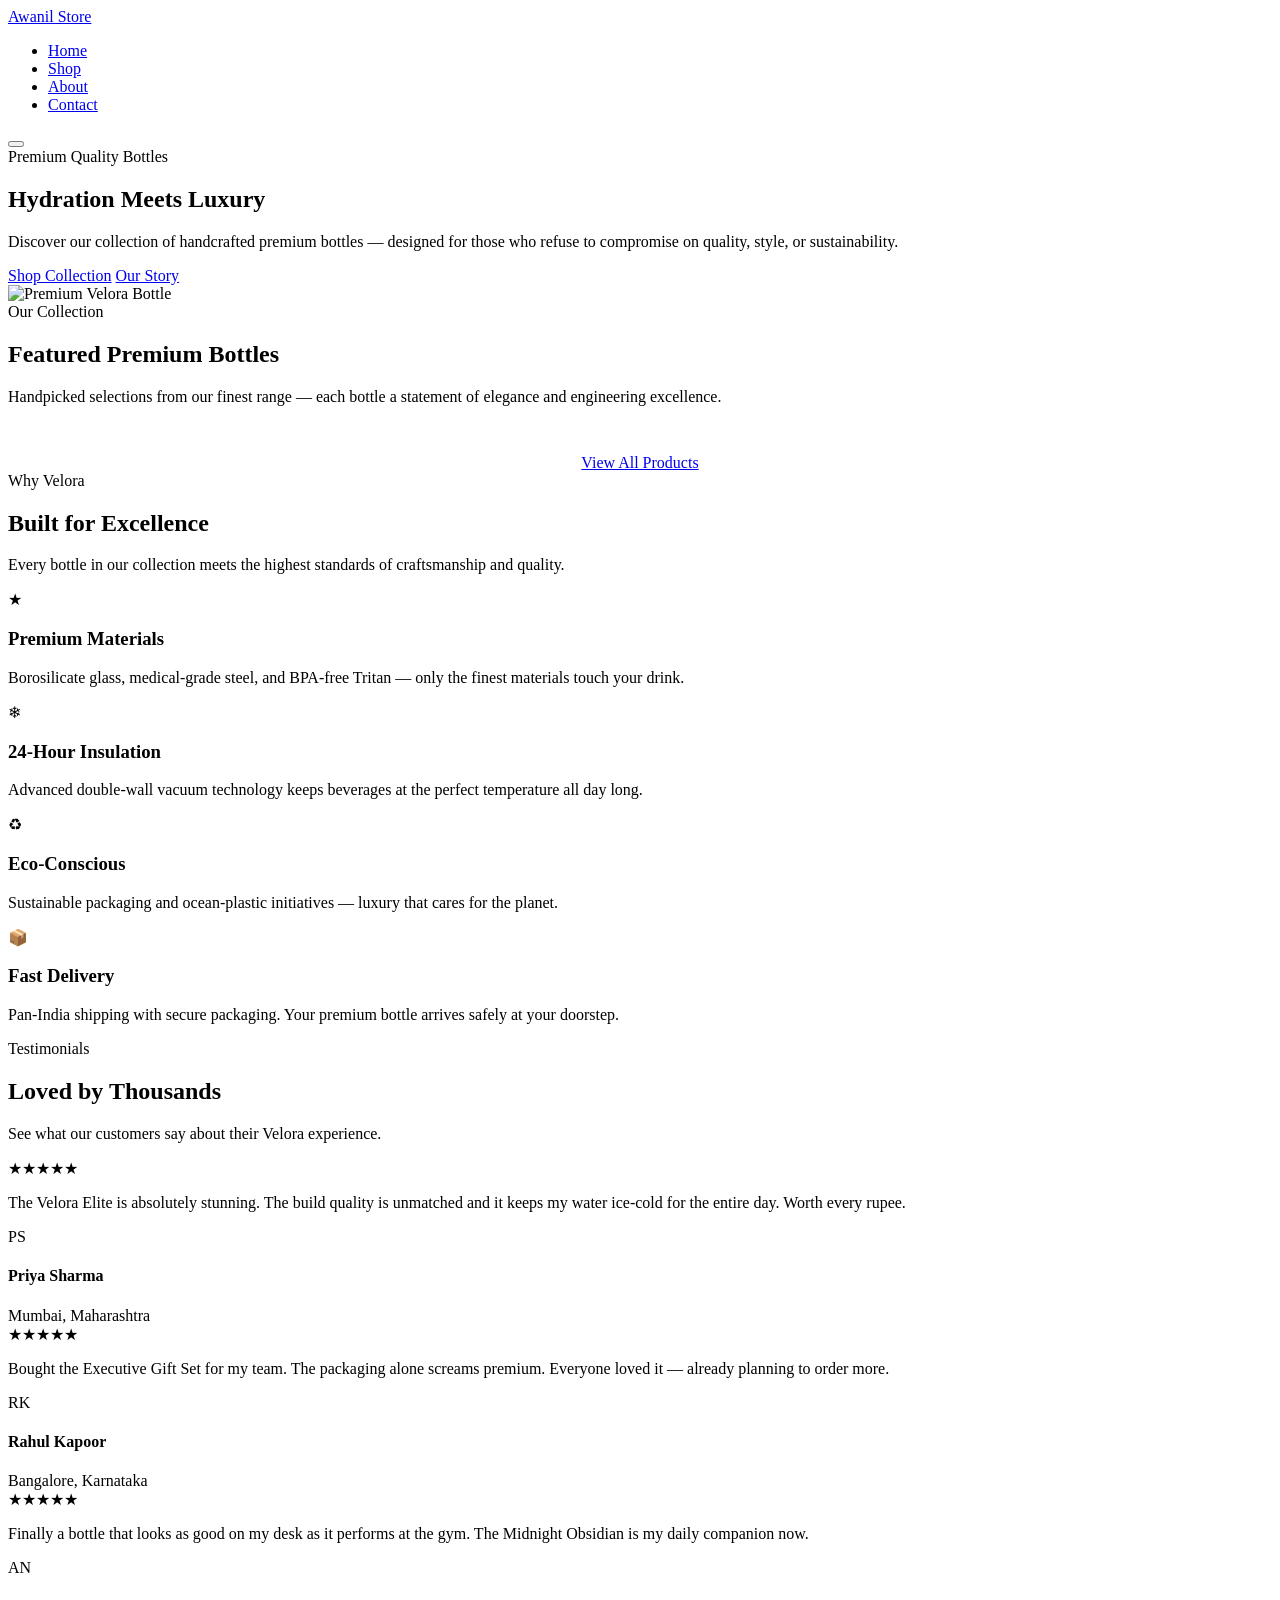
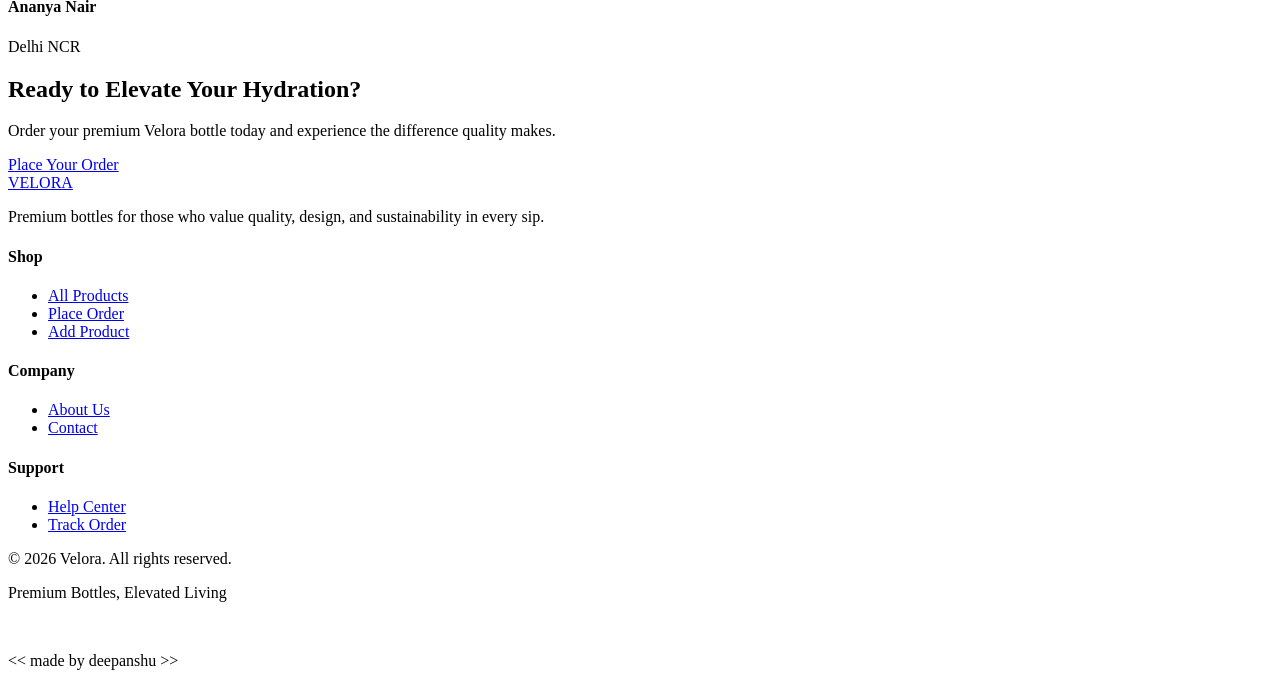
==== index.html @ 5a60d888 "Add files via upload" ====
<!DOCTYPE html>
<html lang="en">
<head>
  <meta charset="UTF-8">
  <meta name="viewport" content="width=device-width, initial-scale=1.0">
  <meta name="description" content="Velora — Premium bottles crafted for quality, style, and everyday luxury.">
  <title>Velora — Premium Bottles</title>
  <link rel="stylesheet" href="css/style.css">
</head>
<body>

  <!-- Navigation -->
  <nav class="navbar">
    <div class="container nav-inner">
      <a href="index.html" class="logo">Awanil Store</a>
      <ul class="nav-links">
        <li><a href="index.html">Home</a></li>
        <li><a href="products.html">Shop</a></li>
        <li><a href="about.html">About</a></li>
        <li><a href="contact.html">Contact</a></li>
        <!-- <li><a href="order.html">Order</a></li>
        <li><a href="add-product.html">Add Product</a></li> -->
      </ul>
      <button class="nav-toggle" aria-label="Toggle menu">
        <span></span><span></span><span></span>
      </button>
    </div>
  </nav>

  <!-- Section 1: Hero with 3D Bottle -->
  <section class="hero">
    <div class="hero-bg"></div>
    <div class="container hero-grid">
      <div class="hero-content">
        <span class="hero-badge">Premium Quality Bottles</span>
        <h1>Hydration Meets <span>Luxury</span></h1>
        <p>Discover our collection of handcrafted premium bottles — designed for those who refuse to compromise on quality, style, or sustainability.</p>
        <div class="hero-buttons">
          <a href="products.html" class="btn btn-primary">Shop Collection</a>
          <a href="about.html" class="btn btn-outline">Our Story</a>
        </div>
      </div>
      <div class="hero-3d">
        <div class="bottle-showcase">
          <div class="bottle-glow"></div>
          <div class="bottle-ring"></div>
          <div class="bottle-ring"></div>
          <div class="bottle-showcase-inner">
            <img src="e_commerce_img/main_img.png" alt="Premium Velora Bottle" class="bottle-image">
          </div>
        </div>
      </div>
    </div>
  </section>

  <!-- Section 2: Featured Products -->
  <section id="featured">
    <div class="container">
      <div class="section-header reveal">
        <span class="section-label">Our Collection</span>
        <h2>Featured Premium Bottles</h2>
        <p>Handpicked selections from our finest range — each bottle a statement of elegance and engineering excellence.</p>
      </div>
      <div class="products-grid" id="featured-products">
        <!-- Loaded by JavaScript -->
      </div>
      <div style="text-align: center; margin-top: 48px;" class="reveal">
        <a href="products.html" class="btn btn-outline">View All Products</a>
      </div>
    </div>
  </section>

  <!-- Section 3: Why Choose Us -->
  <section id="features" style="background: var(--bg-card);">
    <div class="container">
      <div class="section-header reveal">
        <span class="section-label">Why Velora</span>
        <h2>Built for Excellence</h2>
        <p>Every bottle in our collection meets the highest standards of craftsmanship and quality.</p>
      </div>
      <div class="features-grid">
        <div class="feature-card reveal">
          <div class="feature-icon">&#9733;</div>
          <h3>Premium Materials</h3>
          <p>Borosilicate glass, medical-grade steel, and BPA-free Tritan — only the finest materials touch your drink.</p>
        </div>
        <div class="feature-card reveal">
          <div class="feature-icon">&#10052;</div>
          <h3>24-Hour Insulation</h3>
          <p>Advanced double-wall vacuum technology keeps beverages at the perfect temperature all day long.</p>
        </div>
        <div class="feature-card reveal">
          <div class="feature-icon">&#9851;</div>
          <h3>Eco-Conscious</h3>
          <p>Sustainable packaging and ocean-plastic initiatives — luxury that cares for the planet.</p>
        </div>
        <div class="feature-card reveal">
          <div class="feature-icon">&#128230;</div>
          <h3>Fast Delivery</h3>
          <p>Pan-India shipping with secure packaging. Your premium bottle arrives safely at your doorstep.</p>
        </div>
      </div>
    </div>
  </section>

  <!-- Section 4: Testimonials -->
  <section id="testimonials">
    <div class="container">
      <div class="section-header reveal">
        <span class="section-label">Testimonials</span>
        <h2>Loved by Thousands</h2>
        <p>See what our customers say about their Velora experience.</p>
      </div>
      <div class="testimonials-slider">
        <div class="testimonial-card reveal">
          <div class="stars">&#9733;&#9733;&#9733;&#9733;&#9733;</div>
          <p class="testimonial-text">The Velora Elite is absolutely stunning. The build quality is unmatched and it keeps my water ice-cold for the entire day. Worth every rupee.</p>
          <div class="testimonial-author">
            <div class="author-avatar">PS</div>
            <div class="author-info">
              <h4>Priya Sharma</h4>
              <span>Mumbai, Maharashtra</span>
            </div>
          </div>
        </div>
        <div class="testimonial-card reveal">
          <div class="stars">&#9733;&#9733;&#9733;&#9733;&#9733;</div>
          <p class="testimonial-text">Bought the Executive Gift Set for my team. The packaging alone screams premium. Everyone loved it — already planning to order more.</p>
          <div class="testimonial-author">
            <div class="author-avatar">RK</div>
            <div class="author-info">
              <h4>Rahul Kapoor</h4>
              <span>Bangalore, Karnataka</span>
            </div>
          </div>
        </div>
        <div class="testimonial-card reveal">
          <div class="stars">&#9733;&#9733;&#9733;&#9733;&#9733;</div>
          <p class="testimonial-text">Finally a bottle that looks as good on my desk as it performs at the gym. The Midnight Obsidian is my daily companion now.</p>
          <div class="testimonial-author">
            <div class="author-avatar">AN</div>
            <div class="author-info">
              <h4>Ananya Nair</h4>
              <span>Delhi NCR</span>
            </div>
          </div>
        </div>
      </div>
    </div>
  </section>

  <!-- CTA -->
  <section class="cta-section">
    <div class="container reveal">
      <h2>Ready to Elevate Your Hydration?</h2>
      <p>Order your premium Velora bottle today and experience the difference quality makes.</p>
      <a href="order.html" class="btn btn-primary">Place Your Order</a>
    </div>
  </section>

  <!-- Footer -->
  <footer class="footer">
    <div class="container">
      <div class="footer-grid">
        <div class="footer-brand">
          <a href="index.html" class="logo">VELORA</a>
          <p>Premium bottles for those who value quality, design, and sustainability in every sip.</p>
        </div>
        <div class="footer-col">
          <h4>Shop</h4>
          <ul>
            <li><a href="products.html">All Products</a></li>
            <li><a href="order.html">Place Order</a></li>
            <li><a href="add-product.html">Add Product</a></li>
          </ul>
        </div>
        <div class="footer-col">
          <h4>Company</h4>
          <ul>
            <li><a href="about.html">About Us</a></li>
            <li><a href="contact.html">Contact</a></li>
          </ul>
        </div>
        <div class="footer-col">
          <h4>Support</h4>
          <ul>
            <li><a href="contact.html">Help Center</a></li>
            <li><a href="order.html">Track Order</a></li>
          </ul>
        </div>
      </div>
      <div class="footer-bottom">
        <p>&copy; 2026 Velora. All rights reserved.</p>
        <p>Premium Bottles, Elevated Living</p>
        <br>
        <p><< made by deepanshu >></p>
      </div>
    </div>
  </footer>

  <script src="js/config.js"></script>
  <script src="js/products.js"></script>
  <script src="js/main.js"></script>
  <script>
    document.addEventListener('DOMContentLoaded', () => {
      const container = document.getElementById('featured-products');
      renderProductsGrid(container, getFeaturedProducts(4));
    });
  </script>
</body>
</html>
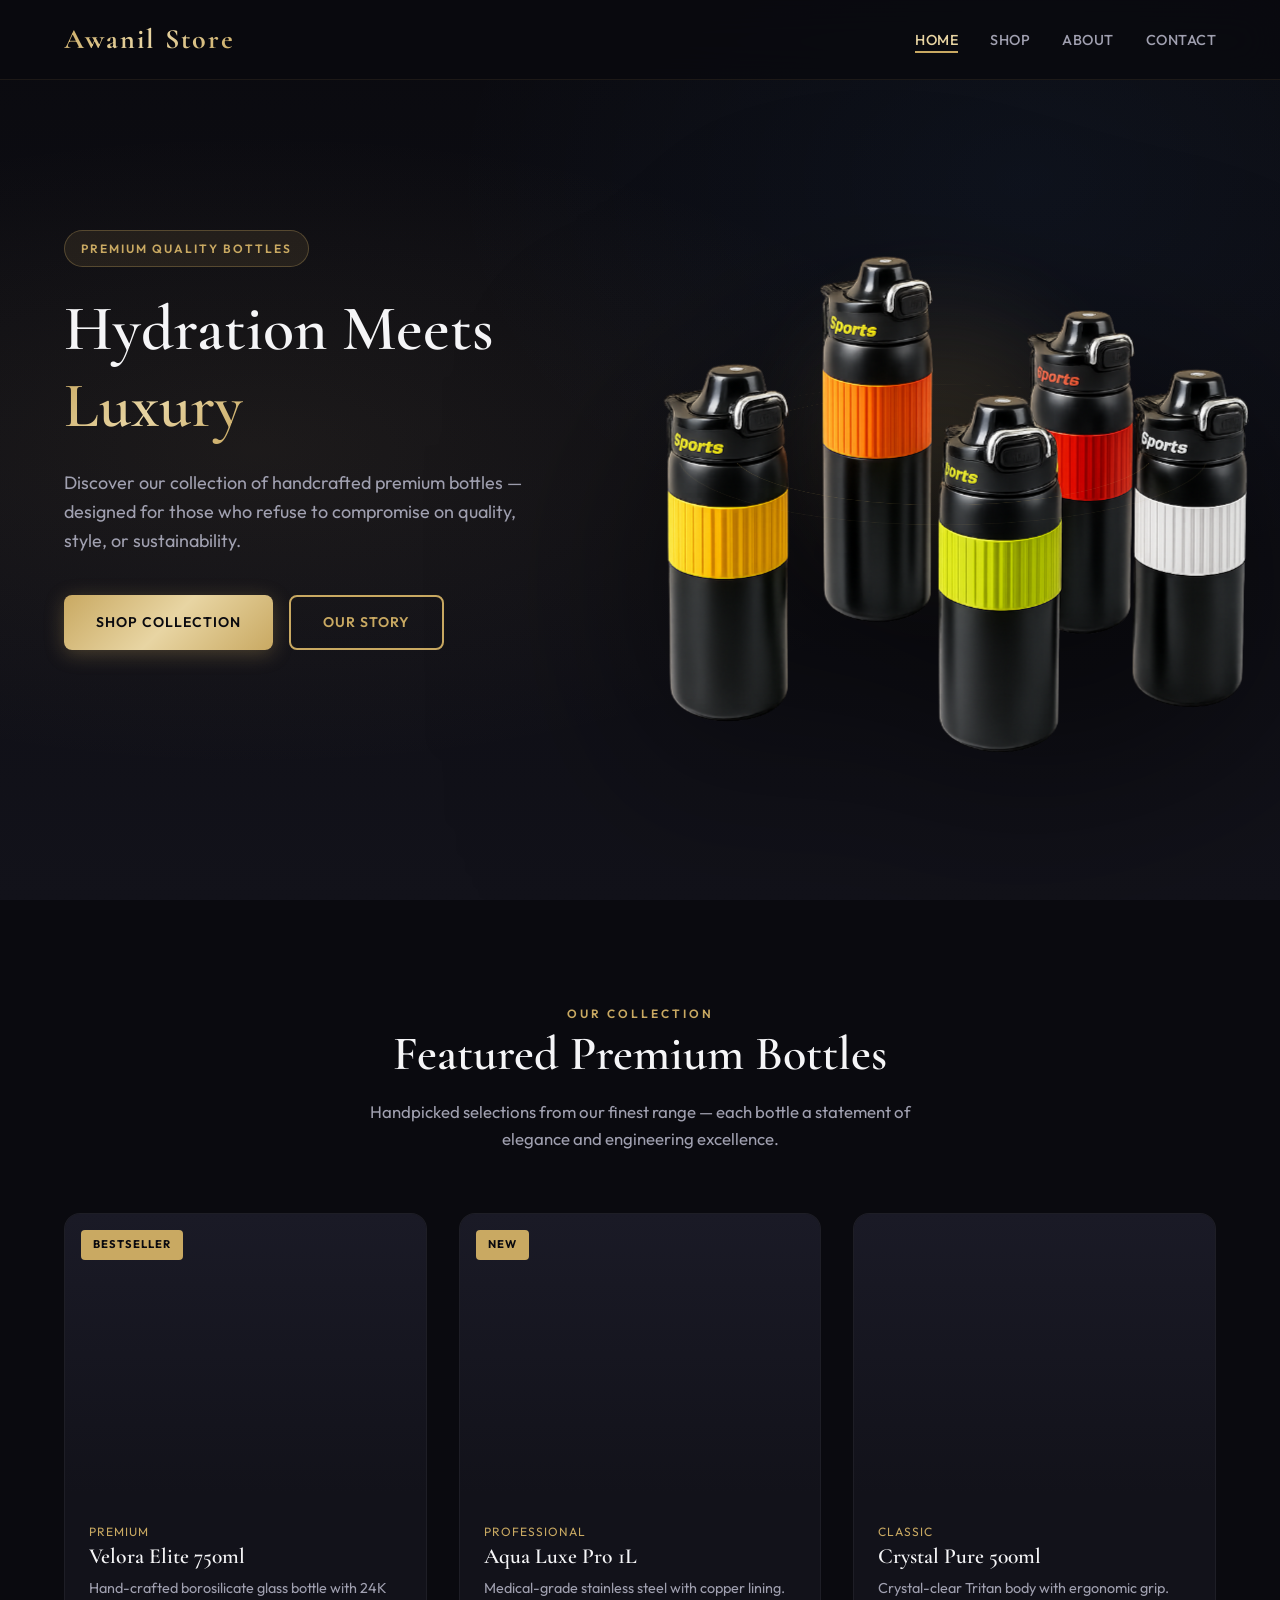
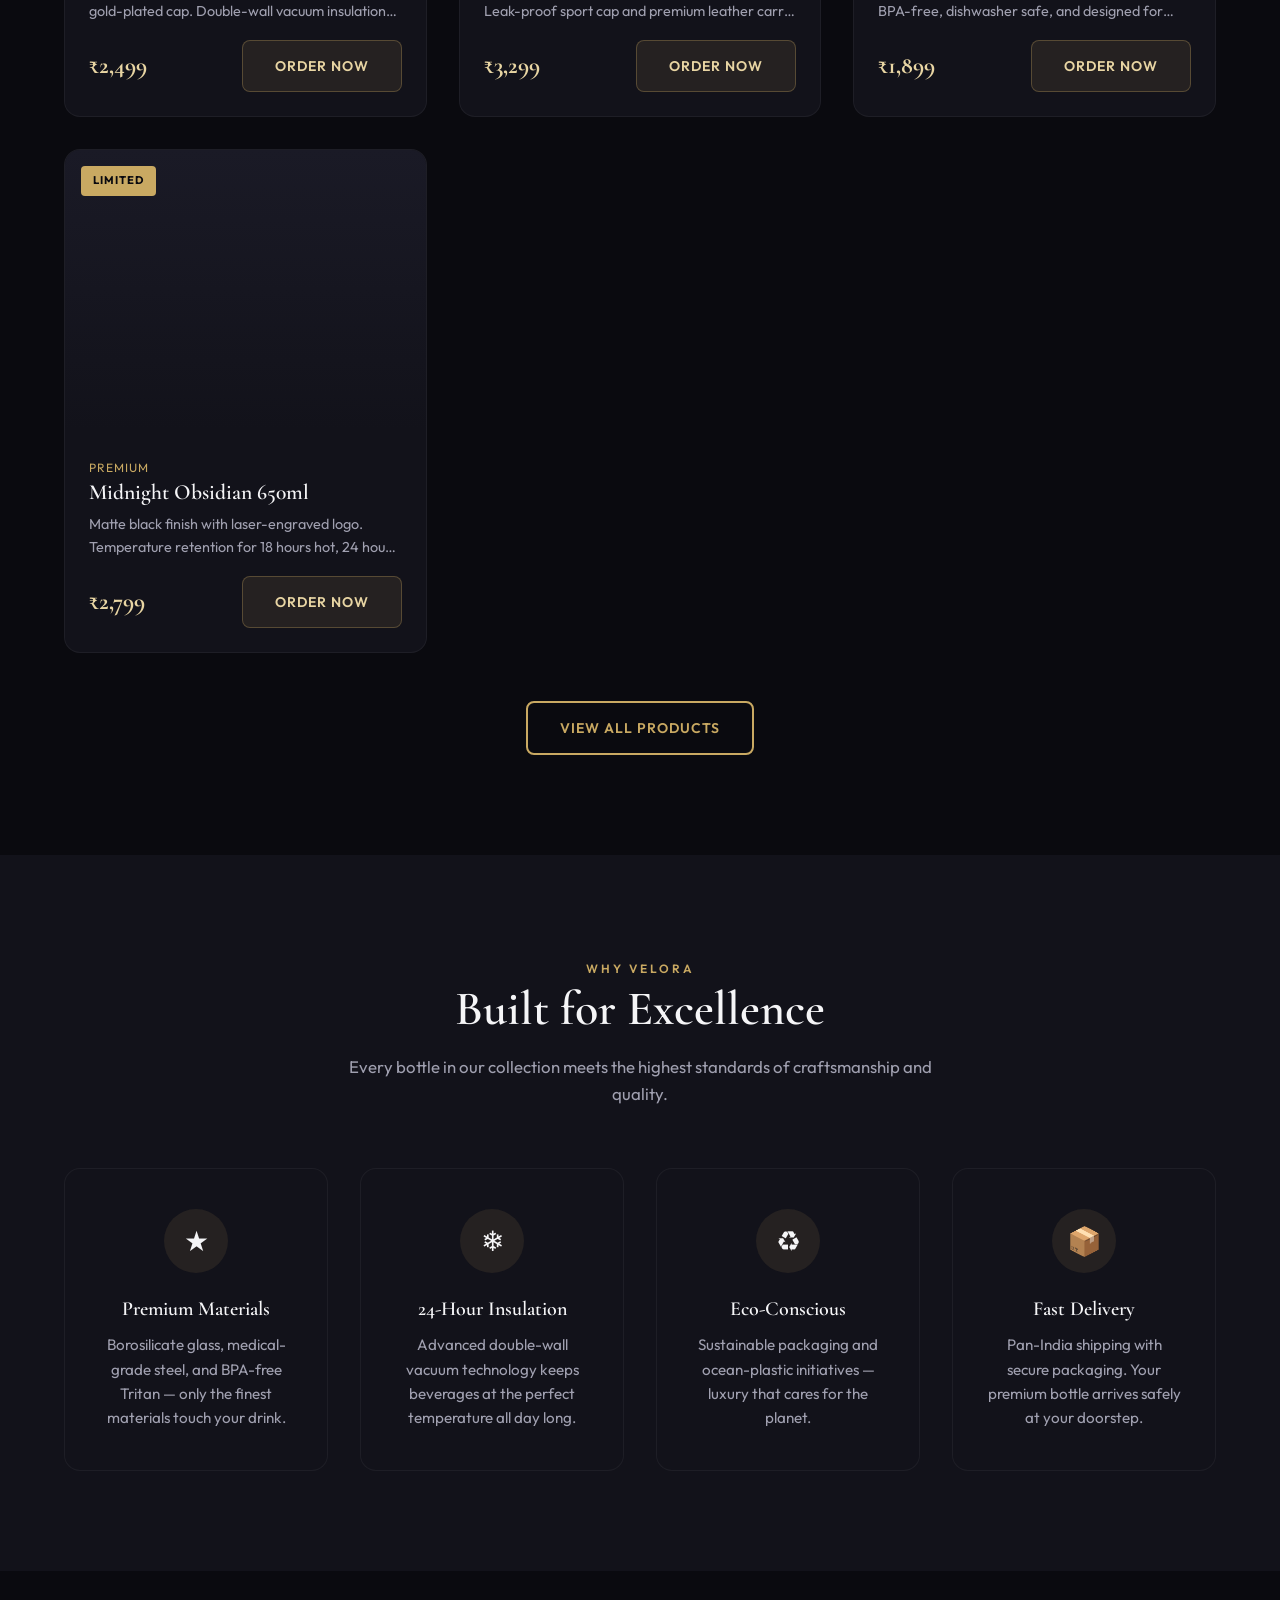
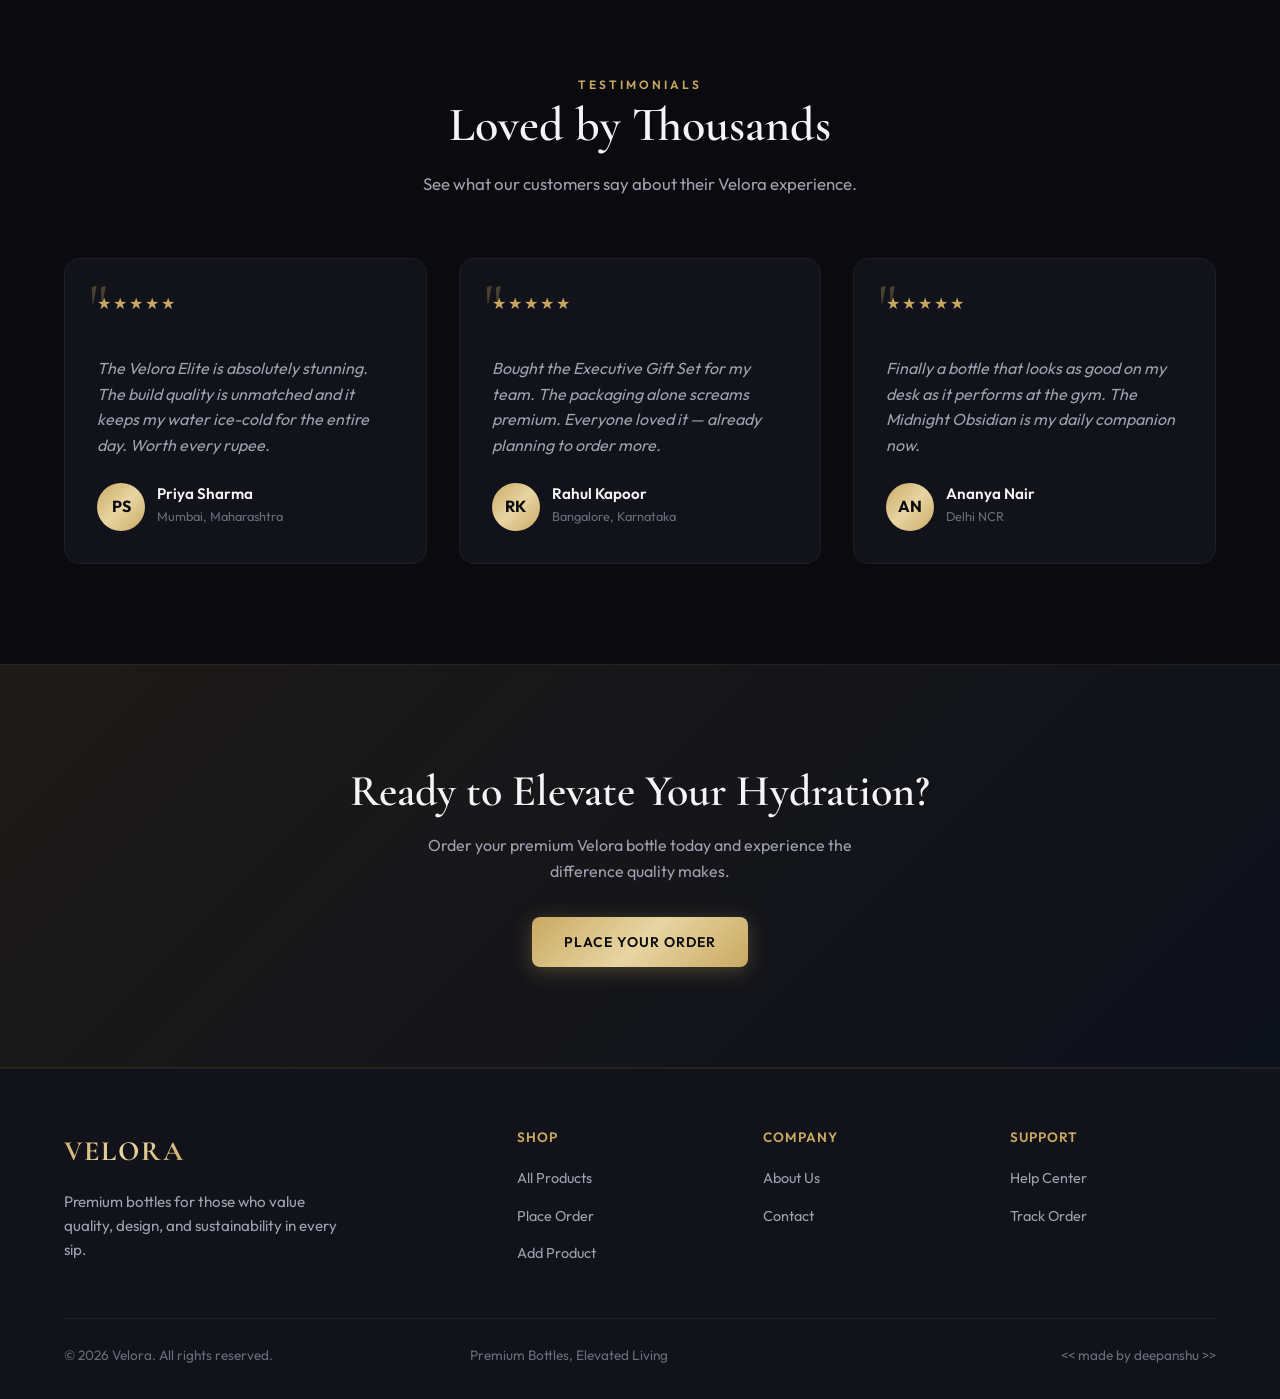
==== commit bb8e09ec: "fix issue" ====
--- a/index.html
+++ b/index.html
@@ -46,7 +46,7 @@
           <div class="bottle-ring"></div>
           <div class="bottle-ring"></div>
           <div class="bottle-showcase-inner">
-            <img src="e_commerce_img/main_img.png" alt="Premium Velora Bottle" class="bottle-image">
+            <img src="e_commerce_img/img1.png" alt="Premium Velora Bottle" class="bottle-image">
           </div>
         </div>
       </div>
--- a/css/style.css
+++ b/css/style.css
@@ -0,0 +1,1761 @@
+/* ============================================
+   Velora — Premium Bottle E-Commerce
+   3D Luxury Frontend Theme
+   ============================================ */
+
+@import url('https://fonts.googleapis.com/css2?family=Cormorant+Garamond:wght@400;600;700&family=Outfit:wght@300;400;500;600;700&display=swap');
+
+:root {
+  --bg-dark: #0a0a0f;
+  --bg-card: #12121a;
+  --bg-elevated: #1a1a26;
+  --gold: #c9a962;
+  --gold-light: #e8d5a3;
+  --gold-dark: #9a7b3c;
+  --text-primary: #f5f5f7;
+  --text-secondary: #a0a0b0;
+  --text-muted: #6b6b7b;
+  --accent-blue: #4a9eff;
+  --gradient-gold: linear-gradient(135deg, #c9a962 0%, #e8d5a3 50%, #c9a962 100%);
+  --gradient-dark: linear-gradient(180deg, #0a0a0f 0%, #12121a 100%);
+  --shadow-3d: 0 25px 50px -12px rgba(0, 0, 0, 0.6);
+  --shadow-glow: 0 0 40px rgba(201, 169, 98, 0.15);
+  --radius: 16px;
+  --radius-sm: 8px;
+  --transition: 0.4s cubic-bezier(0.4, 0, 0.2, 1);
+  --nav-height: 80px;
+}
+
+*, *::before, *::after {
+  box-sizing: border-box;
+  margin: 0;
+  padding: 0;
+}
+
+html {
+  scroll-behavior: smooth;
+}
+
+body {
+  font-family: 'Outfit', sans-serif;
+  background: var(--bg-dark);
+  color: var(--text-primary);
+  line-height: 1.6;
+  overflow-x: hidden;
+  min-height: 100vh;
+}
+
+h1, h2, h3, h4 {
+  font-family: 'Cormorant Garamond', serif;
+  font-weight: 600;
+  line-height: 1.2;
+}
+
+a {
+  color: inherit;
+  text-decoration: none;
+  transition: color var(--transition);
+}
+
+img {
+  max-width: 100%;
+  display: block;
+}
+
+.container {
+  width: 100%;
+  max-width: 1200px;
+  margin: 0 auto;
+  padding: 0 24px;
+}
+
+/* ========== NAVIGATION ========== */
+.navbar {
+  position: fixed;
+  top: 0;
+  left: 0;
+  right: 0;
+  height: var(--nav-height);
+  background: rgba(10, 10, 15, 0.85);
+  backdrop-filter: blur(20px);
+  border-bottom: 1px solid rgba(201, 169, 98, 0.1);
+  z-index: 1000;
+  transition: background var(--transition);
+}
+
+.navbar.scrolled {
+  background: rgba(10, 10, 15, 0.95);
+  box-shadow: var(--shadow-3d);
+}
+
+.nav-inner {
+  display: flex;
+  align-items: center;
+  justify-content: space-between;
+  height: 100%;
+}
+
+.logo {
+  font-family: 'Cormorant Garamond', serif;
+  font-size: 1.75rem;
+  font-weight: 700;
+  background: var(--gradient-gold);
+  -webkit-background-clip: text;
+  -webkit-text-fill-color: transparent;
+  background-clip: text;
+  letter-spacing: 2px;
+}
+
+.nav-links {
+  display: flex;
+  align-items: center;
+  gap: 32px;
+  list-style: none;
+}
+
+.nav-links a {
+  font-size: 0.9rem;
+  font-weight: 500;
+  letter-spacing: 0.5px;
+  text-transform: uppercase;
+  color: var(--text-secondary);
+  position: relative;
+}
+
+.nav-links a::after {
+  content: '';
+  position: absolute;
+  bottom: -4px;
+  left: 0;
+  width: 0;
+  height: 2px;
+  background: var(--gold);
+  transition: width var(--transition);
+}
+
+.nav-links a:hover,
+.nav-links a.active {
+  color: var(--gold-light);
+}
+
+.nav-links a:hover::after,
+.nav-links a.active::after {
+  width: 100%;
+}
+
+.nav-toggle {
+  display: none;
+  flex-direction: column;
+  gap: 5px;
+  background: none;
+  border: none;
+  cursor: pointer;
+  padding: 8px;
+}
+
+.nav-toggle span {
+  width: 24px;
+  height: 2px;
+  background: var(--gold);
+  transition: var(--transition);
+}
+
+/* ========== BUTTONS ========== */
+.btn {
+  display: inline-flex;
+  align-items: center;
+  justify-content: center;
+  gap: 8px;
+  padding: 14px 32px;
+  font-family: 'Outfit', sans-serif;
+  font-size: 0.875rem;
+  font-weight: 600;
+  letter-spacing: 1px;
+  text-transform: uppercase;
+  border: none;
+  border-radius: var(--radius-sm);
+  cursor: pointer;
+  transition: all var(--transition);
+}
+
+.btn-primary {
+  background: var(--gradient-gold);
+  color: var(--bg-dark);
+  box-shadow: 0 4px 20px rgba(201, 169, 98, 0.3);
+}
+
+.btn-primary:hover {
+  transform: translateY(-2px);
+  box-shadow: 0 8px 30px rgba(201, 169, 98, 0.4);
+}
+
+.btn-outline {
+  background: transparent;
+  color: var(--gold);
+  border: 2px solid var(--gold);
+}
+
+.btn-outline:hover {
+  background: var(--gold);
+  color: var(--bg-dark);
+}
+
+.btn-ghost {
+  background: rgba(201, 169, 98, 0.1);
+  color: var(--gold-light);
+  border: 1px solid rgba(201, 169, 98, 0.3);
+}
+
+.btn-ghost:hover {
+  background: rgba(201, 169, 98, 0.2);
+}
+
+/* ========== HERO SECTION ========== */
+.hero {
+  min-height: 100vh;
+  display: flex;
+  align-items: center;
+  position: relative;
+  padding-top: var(--nav-height);
+  overflow: hidden;
+}
+
+.hero-bg {
+  position: absolute;
+  inset: 0;
+  background:
+    radial-gradient(ellipse at 20% 50%, rgba(201, 169, 98, 0.08) 0%, transparent 50%),
+    radial-gradient(ellipse at 80% 20%, rgba(74, 158, 255, 0.05) 0%, transparent 40%),
+    var(--gradient-dark);
+}
+
+.hero-grid {
+  display: grid;
+  grid-template-columns: 1fr 1fr;
+  gap: 60px;
+  align-items: center;
+  position: relative;
+  z-index: 2;
+}
+
+.hero-content {
+  animation: fadeInUp 1s ease-out;
+}
+
+.hero-badge {
+  display: inline-block;
+  padding: 8px 16px;
+  background: rgba(201, 169, 98, 0.1);
+  border: 1px solid rgba(201, 169, 98, 0.3);
+  border-radius: 50px;
+  font-size: 0.75rem;
+  font-weight: 600;
+  letter-spacing: 2px;
+  text-transform: uppercase;
+  color: var(--gold);
+  margin-bottom: 24px;
+}
+
+.hero h1 {
+  font-size: clamp(2.5rem, 5vw, 4rem);
+  margin-bottom: 24px;
+}
+
+.hero h1 span {
+  background: var(--gradient-gold);
+  -webkit-background-clip: text;
+  -webkit-text-fill-color: transparent;
+  background-clip: text;
+}
+
+.hero p {
+  font-size: 1.125rem;
+  color: var(--text-secondary);
+  margin-bottom: 40px;
+  max-width: 480px;
+}
+
+.hero-buttons {
+  display: flex;
+  gap: 16px;
+  flex-wrap: wrap;
+}
+
+/* 3D Bottle Showcase */
+.hero-3d {
+  perspective: 1200px;
+  display: flex;
+  justify-content: center;
+  align-items: center;
+  animation: fadeIn 1.2s ease-out 0.3s both;
+}
+
+.bottle-showcase {
+  position: relative;
+  width: 500px;     /* Increased */
+  height: 650px;    /* Increased */
+  transform-style: preserve-3d;
+  animation: float3d 6s ease-in-out infinite;
+}
+
+.bottle-showcase-inner {
+  width: 100%;
+  height: 100%;
+  transform-style: preserve-3d;
+  transition: transform 0.1s ease-out;
+}
+
+.bottle-glow {
+  position: absolute;
+  width: 350px;
+  height: 350px;
+  background: radial-gradient(circle, rgba(201, 169, 98, 0.3) 0%, transparent 70%);
+  border-radius: 50%;
+  top: 50%;
+  left: 50%;
+  transform: translate(-50%, -50%);
+  filter: blur(40px);
+  animation: pulse 4s ease-in-out infinite;
+}
+
+.bottle-image {
+  width: 115%;
+  height: 115%;
+  object-fit: contain;
+  filter: drop-shadow(0 40px 80px rgba(0,0,0,0.6));
+  transform: translateZ(80px) scale(1.2);
+}
+
+.bottle-ring {
+  position: absolute;
+  width: 420px;
+  height: 420px;
+  border: 1px solid rgba(201, 169, 98, 0.2);
+  border-radius: 50%;
+  top: 50%;
+  left: 50%;
+  transform: translate(-50%, -50%) rotateX(75deg);
+  animation: spinRing 20s linear infinite;
+}
+
+.bottle-ring:nth-child(2) {
+  width: 520px;
+  height: 520px;
+  animation-duration: 30s;
+  animation-direction: reverse;
+  opacity: 0.5;
+}
+
+/* ========== SECTIONS ========== */
+section {
+  padding: 100px 0;
+  position: relative;
+}
+
+.section-header {
+  text-align: center;
+  margin-bottom: 60px;
+}
+
+.section-label {
+  font-size: 0.75rem;
+  font-weight: 600;
+  letter-spacing: 3px;
+  text-transform: uppercase;
+  color: var(--gold);
+  margin-bottom: 12px;
+}
+
+.section-header h2 {
+  font-size: clamp(2rem, 4vw, 3rem);
+  margin-bottom: 16px;
+}
+
+.section-header p {
+  color: var(--text-secondary);
+  max-width: 600px;
+  margin: 0 auto;
+  font-size: 1.05rem;
+}
+
+/* Featured Products */
+.products-grid {
+  display: grid;
+  grid-template-columns: repeat(auto-fill, minmax(280px, 1fr));
+  gap: 32px;
+}
+
+.product-card {
+  background: var(--bg-card);
+  border-radius: var(--radius);
+  overflow: hidden;
+  border: 1px solid rgba(255, 255, 255, 0.05);
+  transition: all var(--transition);
+  transform-style: preserve-3d;
+  perspective: 1000px;
+}
+
+.product-card:hover {
+  transform: translateY(-8px) rotateX(2deg);
+  border-color: rgba(201, 169, 98, 0.3);
+  box-shadow: var(--shadow-3d), var(--shadow-glow);
+}
+
+.product-image-wrap {
+  position: relative;
+  height: 280px;
+  background: linear-gradient(180deg, var(--bg-elevated) 0%, var(--bg-card) 100%);
+  overflow: hidden;
+  display: flex;
+  align-items: center;
+  justify-content: center;
+  padding: 24px;
+}
+
+.product-image-wrap img {
+  max-height: 100%;
+  object-fit: contain;
+  transition: transform var(--transition);
+  filter: drop-shadow(0 10px 20px rgba(0, 0, 0, 0.3));
+}
+
+.product-card:hover .product-image-wrap img {
+  transform: scale(1.08) translateZ(20px);
+}
+
+.product-image-link {
+  display: block;
+  text-decoration: none;
+  color: inherit;
+  cursor: pointer;
+}
+
+.product-title-link {
+  color: inherit;
+  text-decoration: none;
+  transition: color var(--transition);
+}
+
+.product-title-link:hover {
+  color: var(--gold-light);
+}
+
+.product-card-compact .product-image-wrap {
+  height: 200px;
+}
+
+.product-card-compact .product-info h3 {
+  font-size: 1.1rem;
+}
+
+.product-card-compact .product-info p {
+  display: none;
+}
+
+.product-card-compact .product-footer .btn {
+  padding: 10px 16px;
+  font-size: 0.75rem;
+}
+
+.product-badge {
+  position: absolute;
+  top: 16px;
+  left: 16px;
+  padding: 6px 12px;
+  background: var(--gold);
+  color: var(--bg-dark);
+  font-size: 0.7rem;
+  font-weight: 700;
+  letter-spacing: 1px;
+  text-transform: uppercase;
+  border-radius: 4px;
+}
+
+.product-info {
+  padding: 24px;
+}
+
+.product-category {
+  font-size: 0.75rem;
+  color: var(--gold);
+  letter-spacing: 1px;
+  text-transform: uppercase;
+  margin-bottom: 8px;
+}
+
+.product-info h3 {
+  font-size: 1.35rem;
+  margin-bottom: 8px;
+}
+
+.product-info p {
+  font-size: 0.9rem;
+  color: var(--text-secondary);
+  margin-bottom: 16px;
+  display: -webkit-box;
+  -webkit-line-clamp: 2;
+  -webkit-box-orient: vertical;
+  overflow: hidden;
+}
+
+.product-footer {
+  display: flex;
+  align-items: center;
+  justify-content: space-between;
+}
+
+.product-price {
+  font-family: 'Cormorant Garamond', serif;
+  font-size: 1.5rem;
+  font-weight: 700;
+  color: var(--gold-light);
+}
+
+.product-price span {
+  font-size: 0.85rem;
+  color: var(--text-muted);
+  font-family: 'Outfit', sans-serif;
+}
+
+/* Why Choose Us */
+.features-grid {
+  display: grid;
+  grid-template-columns: repeat(auto-fit, minmax(260px, 1fr));
+  gap: 32px;
+}
+
+.feature-card {
+  background: var(--bg-card);
+  border: 1px solid rgba(255, 255, 255, 0.05);
+  border-radius: var(--radius);
+  padding: 40px 32px;
+  text-align: center;
+  transition: all var(--transition);
+  transform-style: preserve-3d;
+}
+
+.feature-card:hover {
+  transform: translateY(-6px) rotateY(3deg);
+  border-color: rgba(201, 169, 98, 0.2);
+  box-shadow: var(--shadow-glow);
+}
+
+.feature-icon {
+  width: 64px;
+  height: 64px;
+  margin: 0 auto 24px;
+  background: rgba(201, 169, 98, 0.1);
+  border-radius: 50%;
+  display: flex;
+  align-items: center;
+  justify-content: center;
+  font-size: 1.75rem;
+}
+
+.feature-card h3 {
+  font-size: 1.25rem;
+  margin-bottom: 12px;
+}
+
+.feature-card p {
+  color: var(--text-secondary);
+  font-size: 0.95rem;
+}
+
+/* Testimonials */
+.testimonials-slider {
+  display: grid;
+  grid-template-columns: repeat(auto-fit, minmax(320px, 1fr));
+  gap: 32px;
+}
+
+.testimonial-card {
+  background: var(--bg-card);
+  border: 1px solid rgba(255, 255, 255, 0.05);
+  border-radius: var(--radius);
+  padding: 32px;
+  position: relative;
+}
+
+.testimonial-card::before {
+  content: '"';
+  position: absolute;
+  top: 16px;
+  left: 24px;
+  font-family: 'Cormorant Garamond', serif;
+  font-size: 4rem;
+  color: var(--gold);
+  opacity: 0.3;
+  line-height: 1;
+}
+
+.testimonial-text {
+  color: var(--text-secondary);
+  font-size: 1rem;
+  margin-bottom: 24px;
+  padding-top: 24px;
+  font-style: italic;
+}
+
+.testimonial-author {
+  display: flex;
+  align-items: center;
+  gap: 12px;
+}
+
+.author-avatar {
+  width: 48px;
+  height: 48px;
+  border-radius: 50%;
+  background: var(--gradient-gold);
+  display: flex;
+  align-items: center;
+  justify-content: center;
+  font-weight: 700;
+  color: var(--bg-dark);
+}
+
+.author-info h4 {
+  font-family: 'Outfit', sans-serif;
+  font-size: 0.95rem;
+  font-weight: 600;
+}
+
+.author-info span {
+  font-size: 0.8rem;
+  color: var(--text-muted);
+}
+
+.stars {
+  color: var(--gold);
+  margin-bottom: 16px;
+  letter-spacing: 2px;
+}
+
+/* CTA Section */
+.cta-section {
+  background: linear-gradient(135deg, rgba(201, 169, 98, 0.1) 0%, rgba(74, 158, 255, 0.05) 100%);
+  border-top: 1px solid rgba(201, 169, 98, 0.1);
+  border-bottom: 1px solid rgba(201, 169, 98, 0.1);
+  text-align: center;
+}
+
+.cta-section h2 {
+  font-size: clamp(2rem, 4vw, 2.75rem);
+  margin-bottom: 16px;
+}
+
+.cta-section p {
+  color: var(--text-secondary);
+  margin-bottom: 32px;
+  max-width: 500px;
+  margin-left: auto;
+  margin-right: auto;
+}
+
+/* ========== PAGE HEADER ========== */
+.page-header {
+  padding: calc(var(--nav-height) + 60px) 0 60px;
+  text-align: center;
+  background: var(--gradient-dark);
+  border-bottom: 1px solid rgba(201, 169, 98, 0.1);
+}
+
+.page-header h1 {
+  font-size: clamp(2.5rem, 5vw, 3.5rem);
+  margin-bottom: 16px;
+}
+
+.page-header p {
+  color: var(--text-secondary);
+  font-size: 1.1rem;
+}
+
+/* ========== FORMS ========== */
+.form-section {
+  padding: 80px 0 100px;
+}
+
+.form-card {
+  max-width: 700px;
+  margin: 0 auto;
+  background: var(--bg-card);
+  border: 1px solid rgba(255, 255, 255, 0.05);
+  border-radius: var(--radius);
+  padding: 48px;
+  box-shadow: var(--shadow-3d);
+}
+
+.form-card.wide {
+  max-width: 900px;
+}
+
+.form-group {
+  margin-bottom: 24px;
+}
+
+.form-row {
+  display: grid;
+  grid-template-columns: 1fr 1fr;
+  gap: 24px;
+}
+
+.form-group label {
+  display: block;
+  font-size: 0.85rem;
+  font-weight: 500;
+  color: var(--text-secondary);
+  margin-bottom: 8px;
+  letter-spacing: 0.5px;
+}
+
+.form-group label .required {
+  color: var(--gold);
+}
+
+.form-group input,
+.form-group select,
+.form-group textarea {
+  width: 100%;
+  padding: 14px 16px;
+  background: var(--bg-elevated);
+  border: 1px solid rgba(255, 255, 255, 0.08);
+  border-radius: var(--radius-sm);
+  color: var(--text-primary);
+  font-family: 'Outfit', sans-serif;
+  font-size: 1rem;
+  transition: border-color var(--transition);
+}
+
+.form-group input:focus,
+.form-group select:focus,
+.form-group textarea:focus {
+  outline: none;
+  border-color: var(--gold);
+  box-shadow: 0 0 0 3px rgba(201, 169, 98, 0.1);
+}
+
+.form-group textarea {
+  min-height: 120px;
+  resize: vertical;
+}
+
+.form-group select {
+  cursor: pointer;
+}
+
+.form-submit {
+  width: 100%;
+  margin-top: 8px;
+}
+
+.form-note {
+  text-align: center;
+  margin-top: 16px;
+  font-size: 0.85rem;
+  color: var(--text-muted);
+}
+
+/* Order Summary */
+.order-summary {
+  background: var(--bg-elevated);
+  border-radius: var(--radius-sm);
+  padding: 24px;
+  margin-bottom: 32px;
+  border: 1px solid rgba(201, 169, 98, 0.15);
+}
+
+.order-summary h3 {
+  font-size: 1.1rem;
+  margin-bottom: 16px;
+  color: var(--gold-light);
+}
+
+.summary-row {
+  display: flex;
+  justify-content: space-between;
+  padding: 8px 0;
+  font-size: 0.95rem;
+  color: var(--text-secondary);
+}
+
+.summary-row.total {
+  border-top: 1px solid rgba(255, 255, 255, 0.1);
+  margin-top: 12px;
+  padding-top: 16px;
+  font-size: 1.15rem;
+  font-weight: 600;
+  color: var(--text-primary);
+}
+
+.summary-row.total span:last-child {
+  color: var(--gold-light);
+  font-family: 'Cormorant Garamond', serif;
+  font-size: 1.5rem;
+}
+
+/* Alert Messages */
+.alert {
+  padding: 16px 20px;
+  border-radius: var(--radius-sm);
+  margin-bottom: 24px;
+  font-size: 0.95rem;
+  display: none;
+}
+
+.alert.show {
+  display: block;
+  animation: fadeInUp 0.4s ease-out;
+}
+
+.alert-success {
+  background: rgba(52, 211, 153, 0.1);
+  border: 1px solid rgba(52, 211, 153, 0.3);
+  color: #34d399;
+}
+
+.alert-error {
+  background: rgba(248, 113, 113, 0.1);
+  border: 1px solid rgba(248, 113, 113, 0.3);
+  color: #f87171;
+}
+
+.alert-info {
+  background: rgba(74, 158, 255, 0.1);
+  border: 1px solid rgba(74, 158, 255, 0.3);
+  color: var(--accent-blue);
+}
+
+/* ========== ABOUT PAGE ========== */
+.about-grid {
+  display: grid;
+  grid-template-columns: 1fr 1fr;
+  gap: 60px;
+  align-items: center;
+}
+
+.about-image {
+  border-radius: var(--radius);
+  overflow: hidden;
+  position: relative;
+  transform: perspective(1000px) rotateY(-5deg);
+  box-shadow: var(--shadow-3d);
+}
+
+.about-image img {
+  width: 100%;
+  height: 400px;
+  object-fit: cover;
+}
+
+.about-content h2 {
+  font-size: 2.25rem;
+  margin-bottom: 24px;
+}
+
+.about-content p {
+  color: var(--text-secondary);
+  margin-bottom: 16px;
+  font-size: 1.05rem;
+}
+
+.stats-row {
+  display: grid;
+  grid-template-columns: repeat(3, 1fr);
+  gap: 24px;
+  margin-top: 40px;
+}
+
+.stat-item {
+  text-align: center;
+  padding: 24px;
+  background: var(--bg-card);
+  border-radius: var(--radius-sm);
+  border: 1px solid rgba(201, 169, 98, 0.1);
+}
+
+.stat-item h3 {
+  font-size: 2.5rem;
+  color: var(--gold);
+  margin-bottom: 4px;
+}
+
+.stat-item p {
+  font-size: 0.85rem;
+  color: var(--text-muted);
+  margin: 0;
+}
+
+/* ========== CONTACT PAGE ========== */
+.contact-grid {
+  display: grid;
+  grid-template-columns: 1fr 1.2fr;
+  gap: 60px;
+}
+
+.contact-info h2 {
+  font-size: 2rem;
+  margin-bottom: 24px;
+}
+
+.contact-item {
+  display: flex;
+  gap: 16px;
+  margin-bottom: 28px;
+}
+
+.contact-icon {
+  width: 48px;
+  height: 48px;
+  background: rgba(201, 169, 98, 0.1);
+  border-radius: 50%;
+  display: flex;
+  align-items: center;
+  justify-content: center;
+  font-size: 1.25rem;
+  flex-shrink: 0;
+}
+
+.contact-item h4 {
+  font-family: 'Outfit', sans-serif;
+  font-size: 0.95rem;
+  font-weight: 600;
+  margin-bottom: 4px;
+}
+
+.contact-item p {
+  color: var(--text-secondary);
+  font-size: 0.95rem;
+}
+
+/* ========== ADD PRODUCT PAGE ========== */
+.admin-header {
+  display: flex;
+  align-items: center;
+  justify-content: space-between;
+  margin-bottom: 32px;
+  flex-wrap: wrap;
+  gap: 16px;
+}
+
+.products-list {
+  margin-top: 48px;
+}
+
+.products-list h3 {
+  font-size: 1.5rem;
+  margin-bottom: 24px;
+}
+
+.admin-product-item {
+  display: flex;
+  align-items: center;
+  gap: 20px;
+  padding: 16px;
+  background: var(--bg-elevated);
+  border-radius: var(--radius-sm);
+  margin-bottom: 12px;
+  border: 1px solid rgba(255, 255, 255, 0.05);
+}
+
+.admin-product-item img {
+  width: 60px;
+  height: 60px;
+  object-fit: contain;
+  border-radius: 8px;
+  background: var(--bg-card);
+}
+
+.admin-product-info {
+  flex: 1;
+}
+
+.admin-product-info h4 {
+  font-family: 'Outfit', sans-serif;
+  font-size: 1rem;
+  margin-bottom: 4px;
+}
+
+.admin-product-info span {
+  font-size: 0.85rem;
+  color: var(--gold);
+}
+
+.btn-delete {
+  padding: 8px 16px;
+  background: rgba(248, 113, 113, 0.1);
+  color: #f87171;
+  border: 1px solid rgba(248, 113, 113, 0.3);
+  border-radius: var(--radius-sm);
+  cursor: pointer;
+  font-size: 0.8rem;
+  transition: all var(--transition);
+}
+
+.btn-delete:hover {
+  background: rgba(248, 113, 113, 0.2);
+}
+
+.setup-guide {
+  background: rgba(74, 158, 255, 0.08);
+  border: 1px solid rgba(74, 158, 255, 0.2);
+  border-radius: var(--radius-sm);
+  padding: 20px;
+  margin-bottom: 32px;
+  font-size: 0.9rem;
+  color: var(--text-secondary);
+}
+
+.setup-guide h4 {
+  font-family: 'Outfit', sans-serif;
+  color: var(--accent-blue);
+  margin-bottom: 12px;
+  font-size: 1rem;
+}
+
+.setup-guide ol {
+  padding-left: 20px;
+}
+
+.setup-guide li {
+  margin-bottom: 8px;
+}
+
+.setup-guide code {
+  background: var(--bg-elevated);
+  padding: 2px 8px;
+  border-radius: 4px;
+  font-size: 0.85rem;
+  color: var(--gold-light);
+}
+
+/* Filter Bar */
+.filter-bar {
+  display: flex;
+  gap: 12px;
+  margin-bottom: 40px;
+  flex-wrap: wrap;
+  justify-content: center;
+}
+
+.filter-btn {
+  padding: 10px 20px;
+  background: var(--bg-card);
+  border: 1px solid rgba(255, 255, 255, 0.08);
+  border-radius: 50px;
+  color: var(--text-secondary);
+  font-size: 0.85rem;
+  cursor: pointer;
+  transition: all var(--transition);
+}
+
+.filter-btn:hover,
+.filter-btn.active {
+  background: rgba(201, 169, 98, 0.15);
+  border-color: var(--gold);
+  color: var(--gold-light);
+}
+
+/* ========== FOOTER ========== */
+.footer {
+  background: var(--bg-card);
+  border-top: 1px solid rgba(201, 169, 98, 0.1);
+  padding: 60px 0 30px;
+}
+
+.footer-grid {
+  display: grid;
+  grid-template-columns: 2fr 1fr 1fr 1fr;
+  gap: 40px;
+  margin-bottom: 40px;
+}
+
+.footer-brand .logo {
+  margin-bottom: 16px;
+  display: inline-block;
+}
+
+.footer-brand p {
+  color: var(--text-secondary);
+  font-size: 0.95rem;
+  max-width: 280px;
+}
+
+.footer-col h4 {
+  font-family: 'Outfit', sans-serif;
+  font-size: 0.85rem;
+  font-weight: 600;
+  letter-spacing: 1px;
+  text-transform: uppercase;
+  color: var(--gold);
+  margin-bottom: 20px;
+}
+
+.footer-col ul {
+  list-style: none;
+}
+
+.footer-col li {
+  margin-bottom: 12px;
+}
+
+.footer-col a {
+  color: var(--text-secondary);
+  font-size: 0.9rem;
+}
+
+.footer-col a:hover {
+  color: var(--gold-light);
+}
+
+.footer-bottom {
+  border-top: 1px solid rgba(255, 255, 255, 0.05);
+  padding-top: 24px;
+  display: flex;
+  justify-content: space-between;
+  align-items: center;
+  flex-wrap: wrap;
+  gap: 16px;
+}
+
+.footer-bottom p {
+  color: var(--text-muted);
+  font-size: 0.85rem;
+}
+
+/* Empty State */
+.empty-state {
+  text-align: center;
+  padding: 60px 24px;
+  color: var(--text-secondary);
+}
+
+.empty-state h3 {
+  font-size: 1.5rem;
+  margin-bottom: 12px;
+  color: var(--text-primary);
+}
+
+/* Loading */
+.loading {
+  text-align: center;
+  padding: 40px;
+  color: var(--text-muted);
+}
+
+/* ========== ANIMATIONS ========== */
+@keyframes fadeInUp {
+  from {
+    opacity: 0;
+    transform: translateY(30px);
+  }
+  to {
+    opacity: 1;
+    transform: translateY(0);
+  }
+}
+
+@keyframes fadeIn {
+  from { opacity: 0; }
+  to { opacity: 1; }
+}
+
+@keyframes float3d {
+  0%, 100% { transform: translateY(0) rotateY(0deg); }
+  25% { transform: translateY(-15px) rotateY(5deg); }
+  50% { transform: translateY(-8px) rotateY(0deg); }
+  75% { transform: translateY(-20px) rotateY(-5deg); }
+}
+
+@keyframes pulse {
+  0%, 100% { opacity: 0.5; transform: translate(-50%, -50%) scale(1); }
+  50% { opacity: 0.8; transform: translate(-50%, -50%) scale(1.1); }
+}
+
+@keyframes spinRing {
+  from { transform: translate(-50%, -50%) rotateX(75deg) rotateZ(0deg); }
+  to { transform: translate(-50%, -50%) rotateX(75deg) rotateZ(360deg); }
+}
+
+.reveal {
+  opacity: 0;
+  transform: translateY(40px);
+  transition: all 0.8s cubic-bezier(0.4, 0, 0.2, 1);
+}
+
+.reveal.visible {
+  opacity: 1;
+  transform: translateY(0);
+}
+
+/* ========== PRODUCT DETAIL PAGE ========== */
+.product-detail-breadcrumb {
+  padding-top: calc(var(--nav-height) + 24px);
+  padding-bottom: 16px;
+  background: var(--bg-dark);
+  border-bottom: 1px solid rgba(255, 255, 255, 0.05);
+}
+
+.breadcrumb {
+  display: flex;
+  flex-wrap: wrap;
+  align-items: center;
+  gap: 8px;
+  font-size: 0.85rem;
+  color: var(--text-muted);
+}
+
+.breadcrumb a {
+  color: var(--text-secondary);
+}
+
+.breadcrumb a:hover {
+  color: var(--gold);
+}
+
+.breadcrumb-sep {
+  color: var(--text-muted);
+}
+
+.breadcrumb-current {
+  color: var(--gold-light);
+}
+
+.product-detail-section {
+  padding: 48px 0 80px;
+}
+
+.product-detail-grid {
+  display: grid;
+  grid-template-columns: 1fr 1fr;
+  gap: 60px;
+  align-items: start;
+  margin-bottom: 60px;
+}
+
+.product-detail-gallery {
+  position: sticky;
+  top: calc(var(--nav-height) + 24px);
+}
+
+.detail-gallery-main {
+  background: var(--bg-card);
+  border: 1px solid rgba(255, 255, 255, 0.05);
+  border-radius: var(--radius);
+  height: 480px;
+  display: flex;
+  align-items: center;
+  justify-content: center;
+  padding: 40px;
+  perspective: 1000px;
+  overflow: hidden;
+  margin-bottom: 16px;
+}
+
+.detail-main-image {
+  max-height: 100%;
+  max-width: 100%;
+  object-fit: contain;
+  filter: drop-shadow(0 20px 40px rgba(0, 0, 0, 0.4));
+  transition: transform 0.3s ease, opacity 0.3s ease;
+}
+
+.detail-thumbnails {
+  display: flex;
+  gap: 12px;
+  flex-wrap: wrap;
+}
+
+.detail-thumb {
+  width: 72px;
+  height: 72px;
+  padding: 8px;
+  background: var(--bg-card);
+  border: 2px solid rgba(255, 255, 255, 0.08);
+  border-radius: var(--radius-sm);
+  cursor: pointer;
+  transition: all var(--transition);
+  overflow: hidden;
+}
+
+.detail-thumb:hover,
+.detail-thumb.active {
+  border-color: var(--gold);
+  box-shadow: var(--shadow-glow);
+}
+
+.detail-thumb img {
+  width: 100%;
+  height: 100%;
+  object-fit: contain;
+}
+
+.detail-badge {
+  display: inline-block;
+  padding: 6px 14px;
+  background: var(--gold);
+  color: var(--bg-dark);
+  font-size: 0.7rem;
+  font-weight: 700;
+  letter-spacing: 1px;
+  text-transform: uppercase;
+  border-radius: 4px;
+  margin-bottom: 12px;
+}
+
+.detail-title {
+  font-size: clamp(1.75rem, 3vw, 2.5rem);
+  margin-bottom: 16px;
+  line-height: 1.2;
+}
+
+.detail-rating-row {
+  display: flex;
+  align-items: center;
+  gap: 12px;
+  margin-bottom: 20px;
+}
+
+.detail-stars {
+  color: var(--gold);
+  letter-spacing: 2px;
+  font-size: 1.1rem;
+}
+
+.detail-stars .star-empty {
+  opacity: 0.3;
+}
+
+.detail-rating-text {
+  font-size: 0.9rem;
+  color: var(--accent-blue);
+}
+
+.detail-price-row {
+  display: flex;
+  align-items: baseline;
+  gap: 16px;
+  flex-wrap: wrap;
+  margin-bottom: 20px;
+  padding-bottom: 20px;
+  border-bottom: 1px solid rgba(255, 255, 255, 0.08);
+}
+
+.detail-price {
+  font-family: 'Cormorant Garamond', serif;
+  font-size: 2.25rem;
+  font-weight: 700;
+  color: var(--gold-light);
+}
+
+.detail-mrp {
+  font-size: 0.95rem;
+  color: var(--text-muted);
+}
+
+.detail-mrp del {
+  color: var(--text-muted);
+}
+
+.detail-discount {
+  font-size: 0.85rem;
+  font-weight: 600;
+  color: #34d399;
+  background: rgba(52, 211, 153, 0.1);
+  padding: 4px 10px;
+  border-radius: 4px;
+}
+
+.detail-short-desc {
+  color: var(--text-secondary);
+  font-size: 1.05rem;
+  margin-bottom: 24px;
+  line-height: 1.7;
+}
+
+.detail-features {
+  list-style: none;
+  margin-bottom: 32px;
+}
+
+.detail-features li {
+  position: relative;
+  padding-left: 24px;
+  margin-bottom: 10px;
+  color: var(--text-secondary);
+  font-size: 0.95rem;
+}
+
+.detail-features li::before {
+  content: '✓';
+  position: absolute;
+  left: 0;
+  color: var(--gold);
+  font-weight: 700;
+}
+
+.detail-options {
+  background: var(--bg-card);
+  border: 1px solid rgba(255, 255, 255, 0.05);
+  border-radius: var(--radius);
+  padding: 24px;
+  margin-bottom: 28px;
+}
+
+.detail-option-row {
+  display: flex;
+  align-items: center;
+  justify-content: space-between;
+  padding: 12px 0;
+  border-bottom: 1px solid rgba(255, 255, 255, 0.05);
+}
+
+.detail-option-row:last-child {
+  border-bottom: none;
+}
+
+.detail-option-label {
+  font-size: 0.9rem;
+  color: var(--text-muted);
+  font-weight: 500;
+}
+
+.detail-capacity-badge {
+  padding: 8px 16px;
+  background: rgba(201, 169, 98, 0.15);
+  border: 1px solid var(--gold);
+  border-radius: var(--radius-sm);
+  color: var(--gold-light);
+  font-weight: 600;
+  font-size: 0.9rem;
+}
+
+.stock-in {
+  color: #34d399;
+  font-weight: 600;
+}
+
+.stock-out {
+  color: #f87171;
+  font-weight: 600;
+}
+
+.qty-selector {
+  display: flex;
+  align-items: center;
+  border: 1px solid rgba(255, 255, 255, 0.1);
+  border-radius: var(--radius-sm);
+  overflow: hidden;
+}
+
+.qty-btn {
+  width: 40px;
+  height: 40px;
+  background: var(--bg-elevated);
+  border: none;
+  color: var(--text-primary);
+  font-size: 1.25rem;
+  cursor: pointer;
+  transition: background var(--transition);
+}
+
+.qty-btn:hover {
+  background: rgba(201, 169, 98, 0.2);
+  color: var(--gold);
+}
+
+.qty-selector input {
+  width: 56px;
+  height: 40px;
+  text-align: center;
+  background: var(--bg-dark);
+  border: none;
+  border-left: 1px solid rgba(255, 255, 255, 0.1);
+  border-right: 1px solid rgba(255, 255, 255, 0.1);
+  color: var(--text-primary);
+  font-family: 'Outfit', sans-serif;
+  font-size: 1rem;
+  -moz-appearance: textfield;
+}
+
+.qty-selector input::-webkit-outer-spin-button,
+.qty-selector input::-webkit-inner-spin-button {
+  -webkit-appearance: none;
+  margin: 0;
+}
+
+.detail-actions {
+  display: flex;
+  gap: 16px;
+  margin-bottom: 32px;
+}
+
+.detail-action-btn {
+  flex: 1;
+  padding: 16px 24px;
+  text-align: center;
+}
+
+.detail-delivery-info {
+  display: grid;
+  grid-template-columns: repeat(3, 1fr);
+  gap: 16px;
+}
+
+.delivery-item {
+  display: flex;
+  gap: 12px;
+  padding: 16px;
+  background: var(--bg-card);
+  border-radius: var(--radius-sm);
+  border: 1px solid rgba(255, 255, 255, 0.05);
+}
+
+.delivery-icon {
+  font-size: 1.5rem;
+  flex-shrink: 0;
+}
+
+.delivery-item strong {
+  display: block;
+  font-size: 0.85rem;
+  margin-bottom: 4px;
+}
+
+.delivery-item p {
+  font-size: 0.75rem;
+  color: var(--text-muted);
+  margin: 0;
+}
+
+.detail-tabs {
+  background: var(--bg-card);
+  border: 1px solid rgba(255, 255, 255, 0.05);
+  border-radius: var(--radius);
+  overflow: hidden;
+}
+
+.detail-tab-nav {
+  display: flex;
+  border-bottom: 1px solid rgba(255, 255, 255, 0.08);
+}
+
+.detail-tab-btn {
+  flex: 1;
+  padding: 18px 24px;
+  background: none;
+  border: none;
+  color: var(--text-secondary);
+  font-family: 'Outfit', sans-serif;
+  font-size: 0.95rem;
+  font-weight: 600;
+  cursor: pointer;
+  transition: all var(--transition);
+  border-bottom: 3px solid transparent;
+  margin-bottom: -1px;
+}
+
+.detail-tab-btn:hover {
+  color: var(--gold-light);
+  background: rgba(201, 169, 98, 0.05);
+}
+
+.detail-tab-btn.active {
+  color: var(--gold);
+  border-bottom-color: var(--gold);
+  background: rgba(201, 169, 98, 0.08);
+}
+
+.detail-tab-panels {
+  padding: 32px;
+}
+
+.detail-tab-panel {
+  display: none;
+}
+
+.detail-tab-panel.active {
+  display: block;
+  animation: fadeInUp 0.4s ease-out;
+}
+
+.detail-tab-panel h3 {
+  font-size: 1.35rem;
+  margin-bottom: 16px;
+}
+
+.detail-tab-panel p {
+  color: var(--text-secondary);
+  line-height: 1.8;
+  font-size: 1rem;
+}
+
+.specs-table {
+  display: grid;
+  gap: 0;
+}
+
+.spec-row {
+  display: grid;
+  grid-template-columns: 200px 1fr;
+  padding: 14px 0;
+  border-bottom: 1px solid rgba(255, 255, 255, 0.05);
+}
+
+.spec-row:last-child {
+  border-bottom: none;
+}
+
+.spec-label {
+  color: var(--text-muted);
+  font-size: 0.9rem;
+}
+
+.spec-value {
+  color: var(--text-primary);
+  font-weight: 500;
+}
+
+.product-detail-related {
+  padding: 80px 0;
+}
+
+.section-empty {
+  text-align: center;
+  color: var(--text-muted);
+  padding: 24px;
+}
+
+.product-not-found {
+  text-align: center;
+  padding: 120px 24px;
+  min-height: 60vh;
+}
+
+.product-not-found h1 {
+  font-size: 2.5rem;
+  margin-bottom: 16px;
+}
+
+.product-not-found p {
+  color: var(--text-secondary);
+  margin-bottom: 32px;
+}
+
+@media (max-width: 968px) {
+  .product-detail-gallery {
+    position: static;
+  }
+
+  .detail-gallery-main {
+    height: 360px;
+  }
+
+  .spec-row {
+    grid-template-columns: 1fr;
+    gap: 4px;
+  }
+}
+
+/* ========== RESPONSIVE ========== */
+@media (max-width: 968px) {
+  .hero-grid,
+  .about-grid,
+  .contact-grid {
+    grid-template-columns: 1fr;
+    gap: 40px;
+  }
+
+  .hero-3d {
+    order: -1;
+  }
+
+  .bottle-showcase {
+    width: 240px;
+    height: 320px;
+  }
+
+  .footer-grid {
+    grid-template-columns: 1fr 1fr;
+  }
+
+  .form-row {
+    grid-template-columns: 1fr;
+  }
+
+  .stats-row {
+    grid-template-columns: 1fr;
+  }
+}
+
+@media (max-width: 768px) {
+  .nav-links {
+    position: fixed;
+    top: var(--nav-height);
+    left: 0;
+    right: 0;
+    background: rgba(10, 10, 15, 0.98);
+    flex-direction: column;
+    padding: 24px;
+    gap: 0;
+    transform: translateY(-120%);
+    opacity: 0;
+    transition: all var(--transition);
+    border-bottom: 1px solid rgba(201, 169, 98, 0.1);
+  }
+
+  .nav-links.open {
+    transform: translateY(0);
+    opacity: 1;
+  }
+
+  .nav-links li {
+    width: 100%;
+  }
+
+  .nav-links a {
+    display: block;
+    padding: 16px 0;
+    border-bottom: 1px solid rgba(255, 255, 255, 0.05);
+  }
+
+  .nav-toggle {
+    display: flex;
+  }
+
+  .nav-toggle.active span:nth-child(1) {
+    transform: rotate(45deg) translate(5px, 5px);
+  }
+
+  .nav-toggle.active span:nth-child(2) {
+    opacity: 0;
+  }
+
+  .nav-toggle.active span:nth-child(3) {
+    transform: rotate(-45deg) translate(5px, -5px);
+  }
+
+  .form-card {
+    padding: 32px 24px;
+  }
+
+  .footer-grid {
+    grid-template-columns: 1fr;
+  }
+
+  section {
+    padding: 60px 0;
+  }
+
+  .product-detail-grid {
+    grid-template-columns: 1fr;
+  }
+
+  .detail-actions {
+    flex-direction: column;
+  }
+
+  .detail-delivery-info {
+    grid-template-columns: 1fr;
+  }
+}
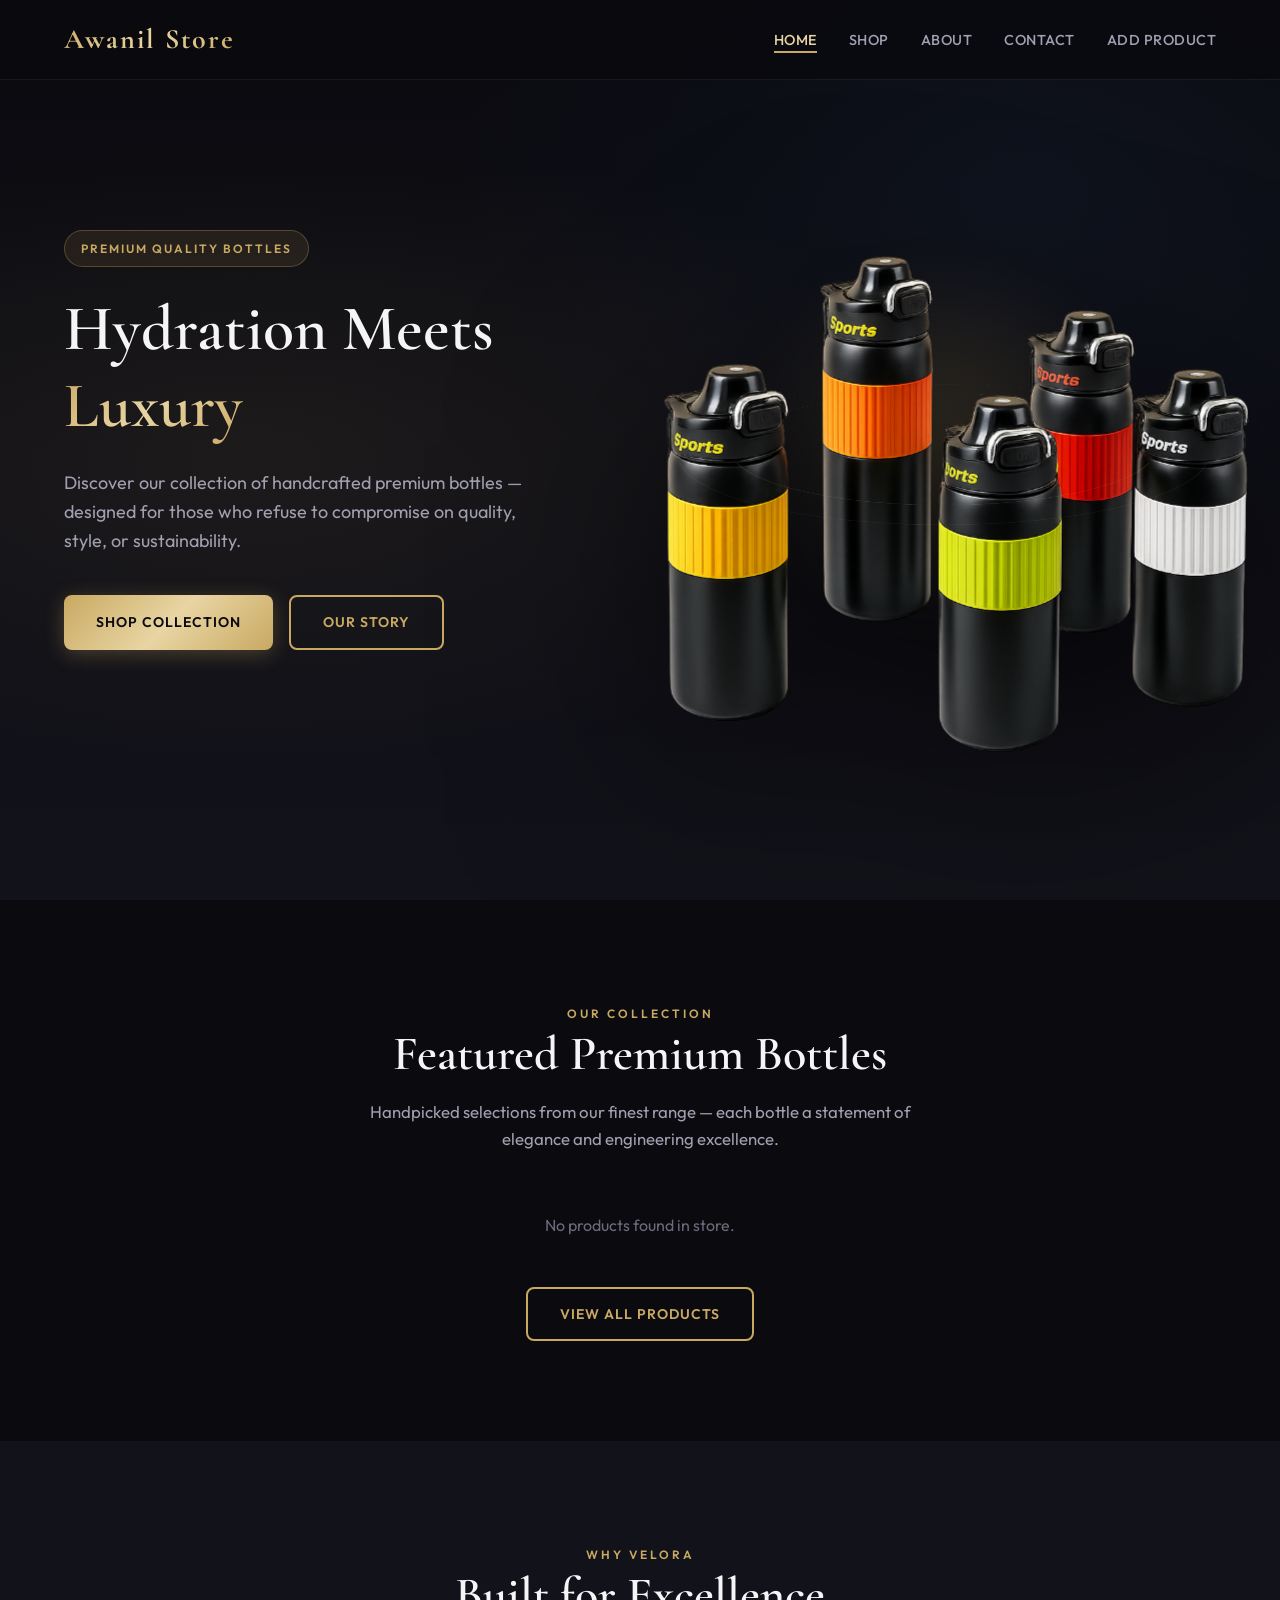
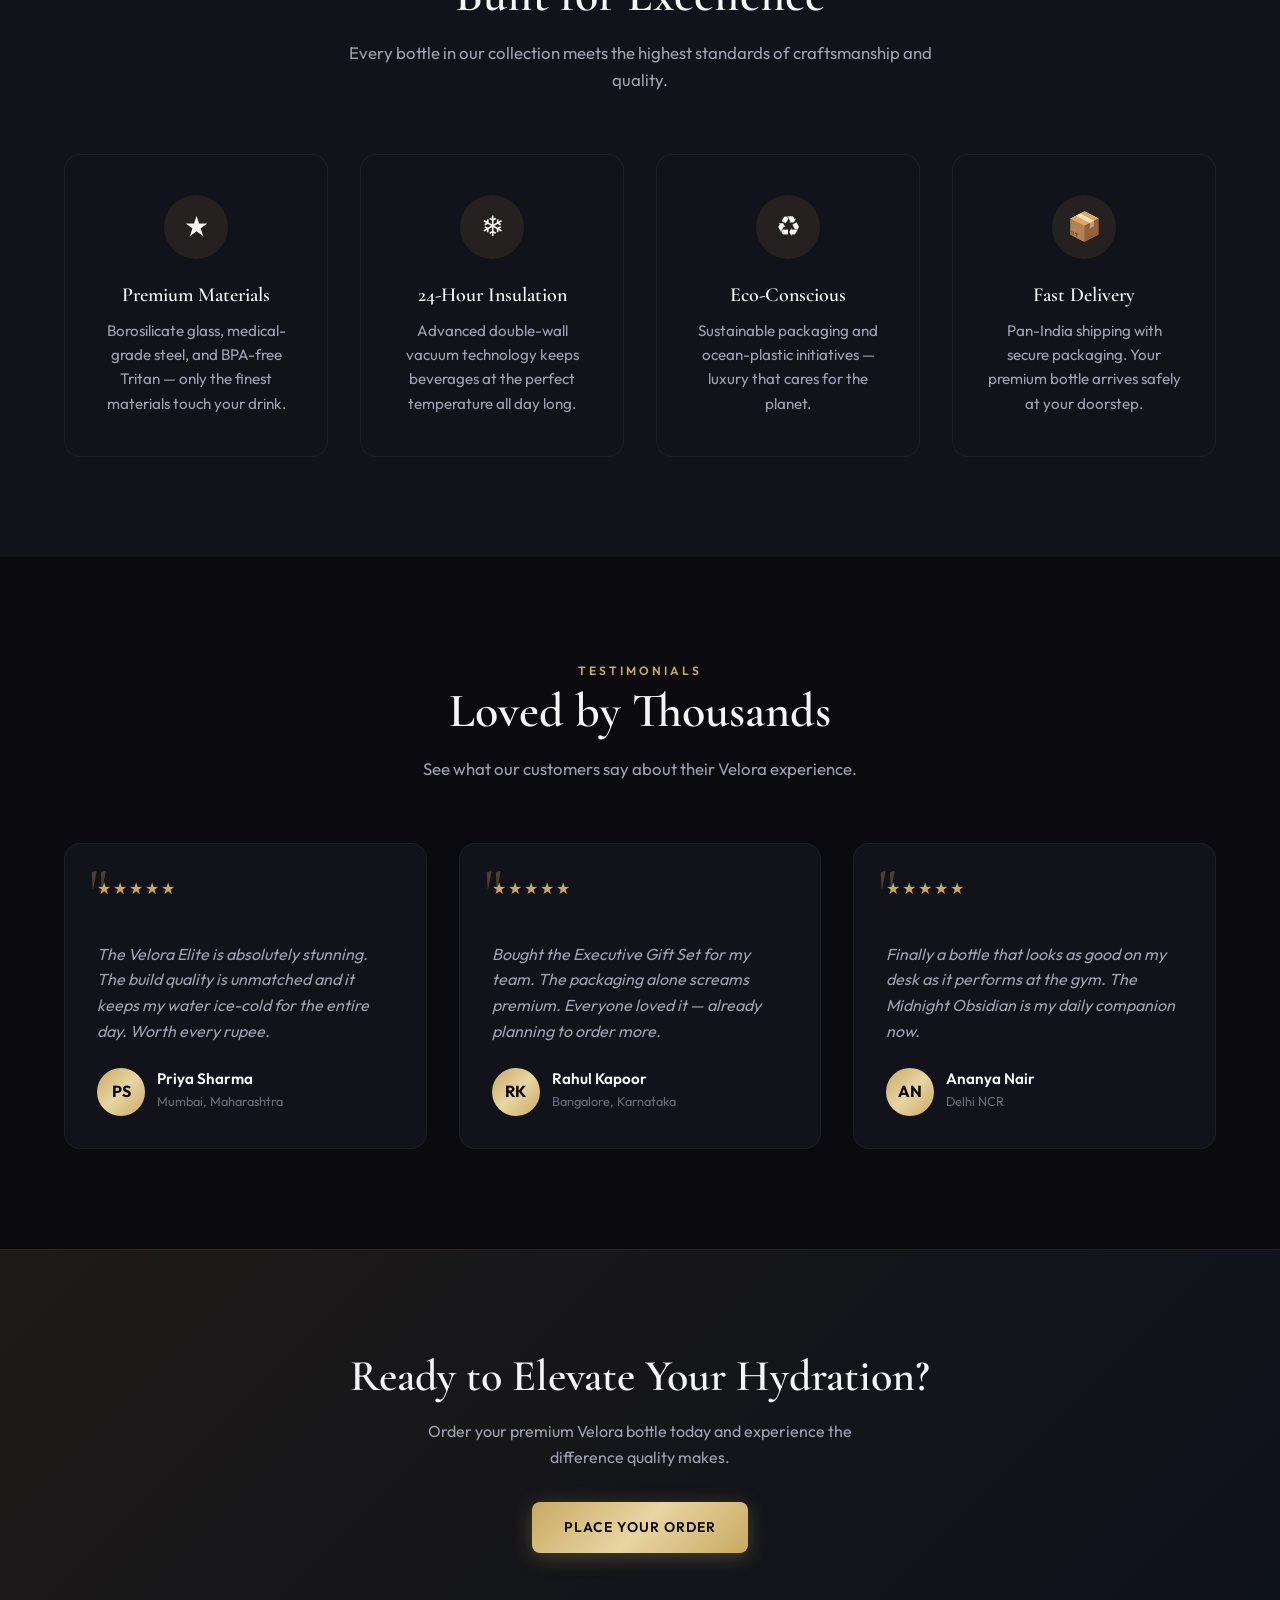
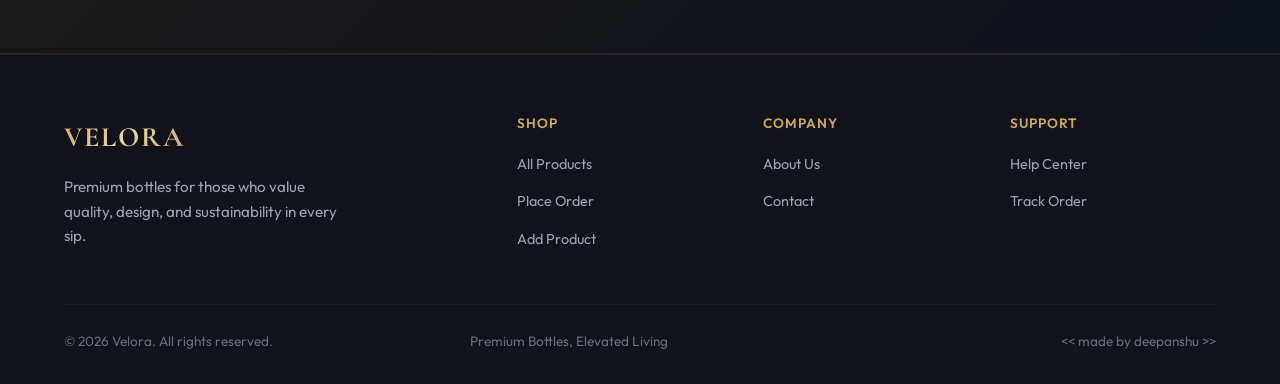
==== commit 3ac82703: "fix issue" ====
--- a/index.html
+++ b/index.html
@@ -18,8 +18,8 @@
         <li><a href="products.html">Shop</a></li>
         <li><a href="about.html">About</a></li>
         <li><a href="contact.html">Contact</a></li>
-        <!-- <li><a href="order.html">Order</a></li>
-        <li><a href="add-product.html">Add Product</a></li> -->
+        <!-- <li><a href="order.html">Order</a></li> -->
+        <li><a href="add-product.html">Add Product</a></li> 
       </ul>
       <button class="nav-toggle" aria-label="Toggle menu">
         <span></span><span></span><span></span>
--- a/css/style.css
+++ b/css/style.css
@@ -1759,3 +1759,133 @@
     grid-template-columns: 1fr;
   }
 }
+
+
+/* Responsive Compact Products Grid */
+.products-grid {
+  display: grid;
+  grid-template-columns: repeat(auto-fill, minmax(220px, 1fr));
+  gap: 20px;
+  margin-top: 24px;
+}
+
+/* Compact Card Container */
+.product-card {
+  display: flex;
+  flex-direction: column;
+  background: rgba(255, 255, 255, 0.03);
+  border: 1px solid rgba(255, 255, 255, 0.08);
+  border-radius: 10px;
+  overflow: hidden;
+  position: relative;
+  transition: transform 0.2s ease, border-color 0.2s ease;
+}
+
+.product-card:hover {
+  transform: translateY(-3px);
+  border-color: rgba(212, 175, 55, 0.4);
+}
+
+/* Compact Image Frame - Fixed Height */
+.product-thumb {
+  width: 100%;
+  height: 180px; /* Reduced from large dimensions to clean compact ratio */
+  padding: 12px;
+  background: rgba(0, 0, 0, 0.2);
+  display: flex;
+  align-items: center;
+  justify-content: center;
+  overflow: hidden;
+}
+
+.product-thumb a {
+  width: 100%;
+  height: 100%;
+  display: flex;
+  align-items: center;
+  justify-content: center;
+}
+
+.product-thumb img {
+  max-width: 100%;
+  max-height: 100%;
+  object-fit: contain; /* Prevents tall bottle stretching */
+  transition: transform 0.3s ease;
+}
+
+.product-card:hover .product-thumb img {
+  transform: scale(1.05);
+}
+
+/* Card Content Details */
+.product-info {
+  display: flex;
+  flex-direction: column;
+  flex-grow: 1;
+  padding: 12px;
+}
+
+.product-info .category {
+  font-size: 0.72rem;
+  text-transform: uppercase;
+  letter-spacing: 0.5px;
+  color: var(--gold-light, #d4af37);
+  margin-bottom: 2px;
+}
+
+.product-info .product-title {
+  font-size: 0.95rem;
+  margin: 0 0 6px 0;
+  white-space: nowrap;
+  overflow: hidden;
+  text-overflow: ellipsis;
+}
+
+.product-info .product-title a {
+  color: #fff;
+  text-decoration: none;
+}
+
+.product-pricing {
+  margin-top: auto;
+  display: flex;
+  align-items: baseline;
+  gap: 8px;
+  margin-bottom: 10px;
+}
+
+.product-pricing .current-price {
+  font-size: 1.05rem;
+  font-weight: 600;
+  color: #fff;
+}
+
+.product-pricing .original-price {
+  font-size: 0.8rem;
+  color: var(--text-muted, #9ca3af);
+  text-decoration: line-through;
+}
+
+/* Action Buttons inside Card */
+.card-buttons {
+  display: flex;
+  gap: 6px;
+}
+
+.card-buttons .btn {
+  padding: 7px 10px;
+  font-size: 0.8rem;
+  border-radius: 6px;
+  text-align: center;
+  text-decoration: none;
+}
+
+.card-buttons .btn-primary {
+  flex: 1.4;
+}
+
+.card-buttons .btn-secondary {
+  flex: 1;
+  background: rgba(255, 255, 255, 0.08);
+  color: #fff;
+}
